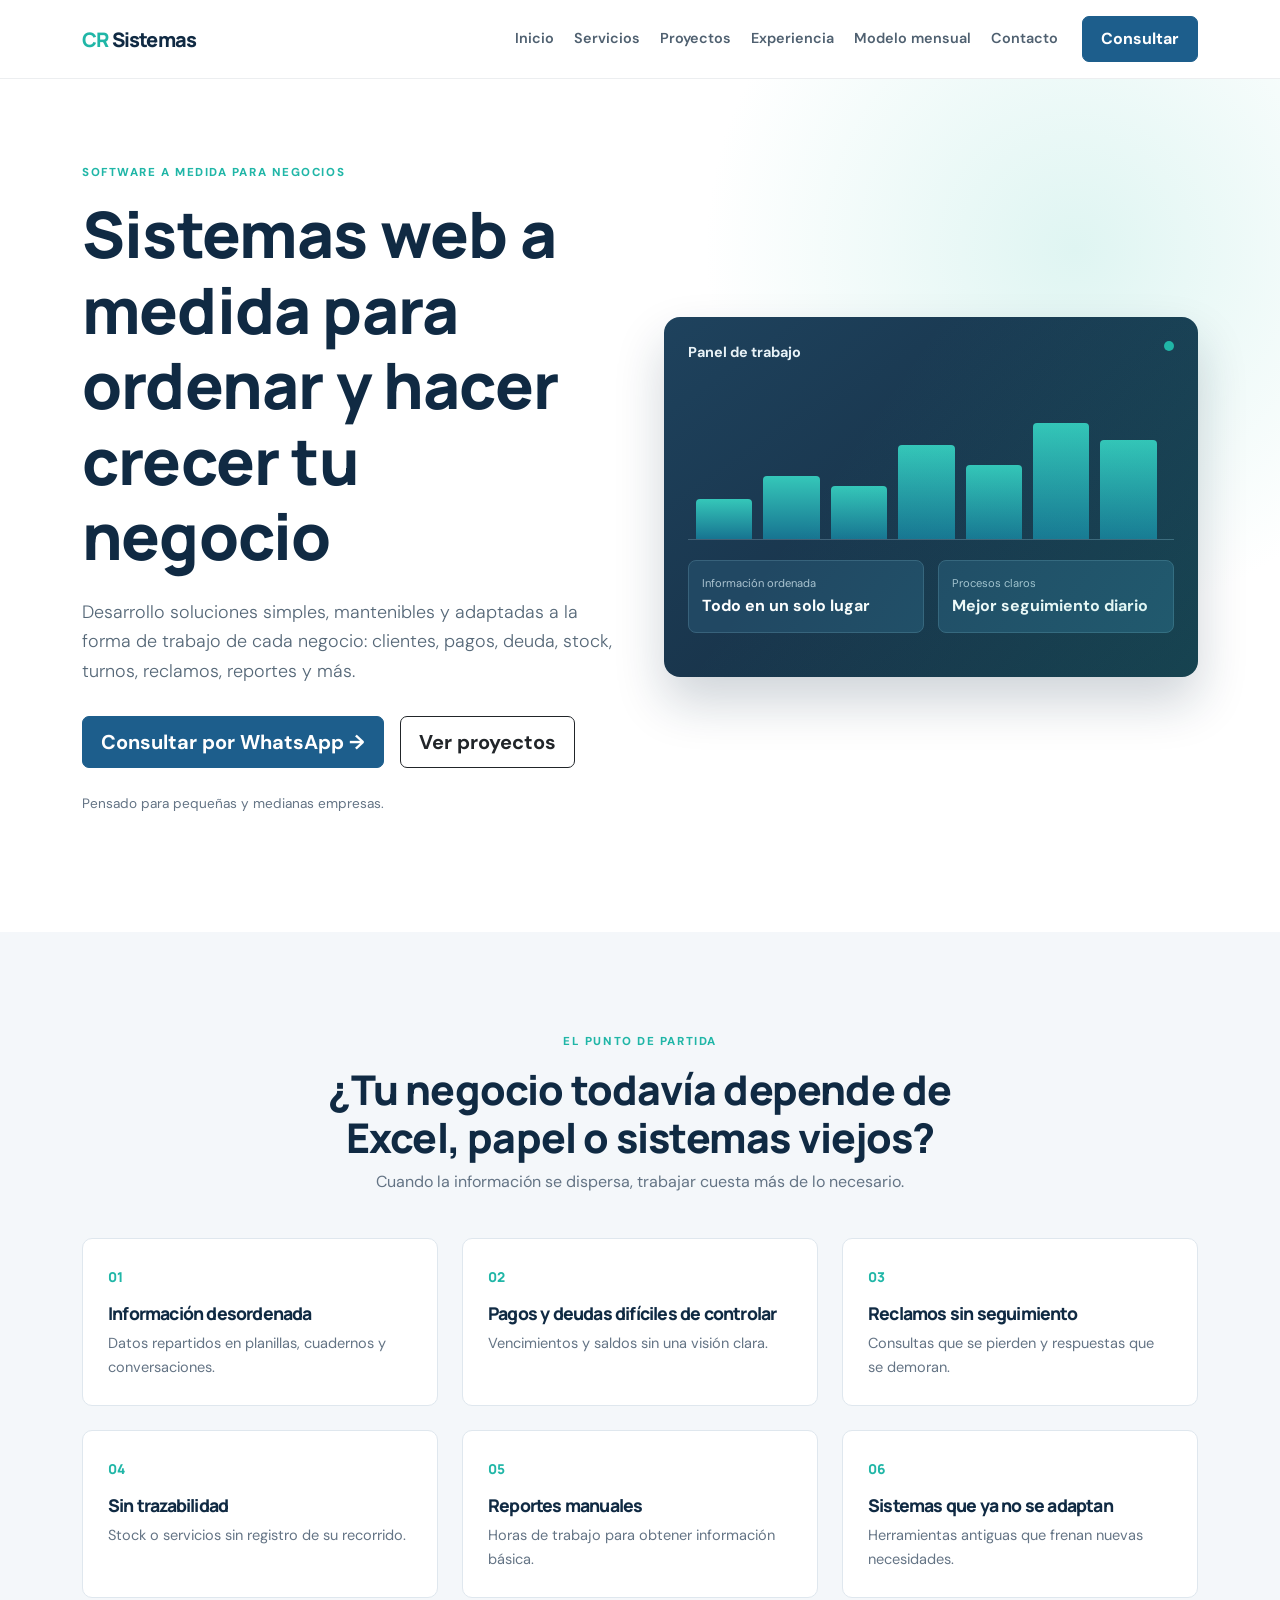
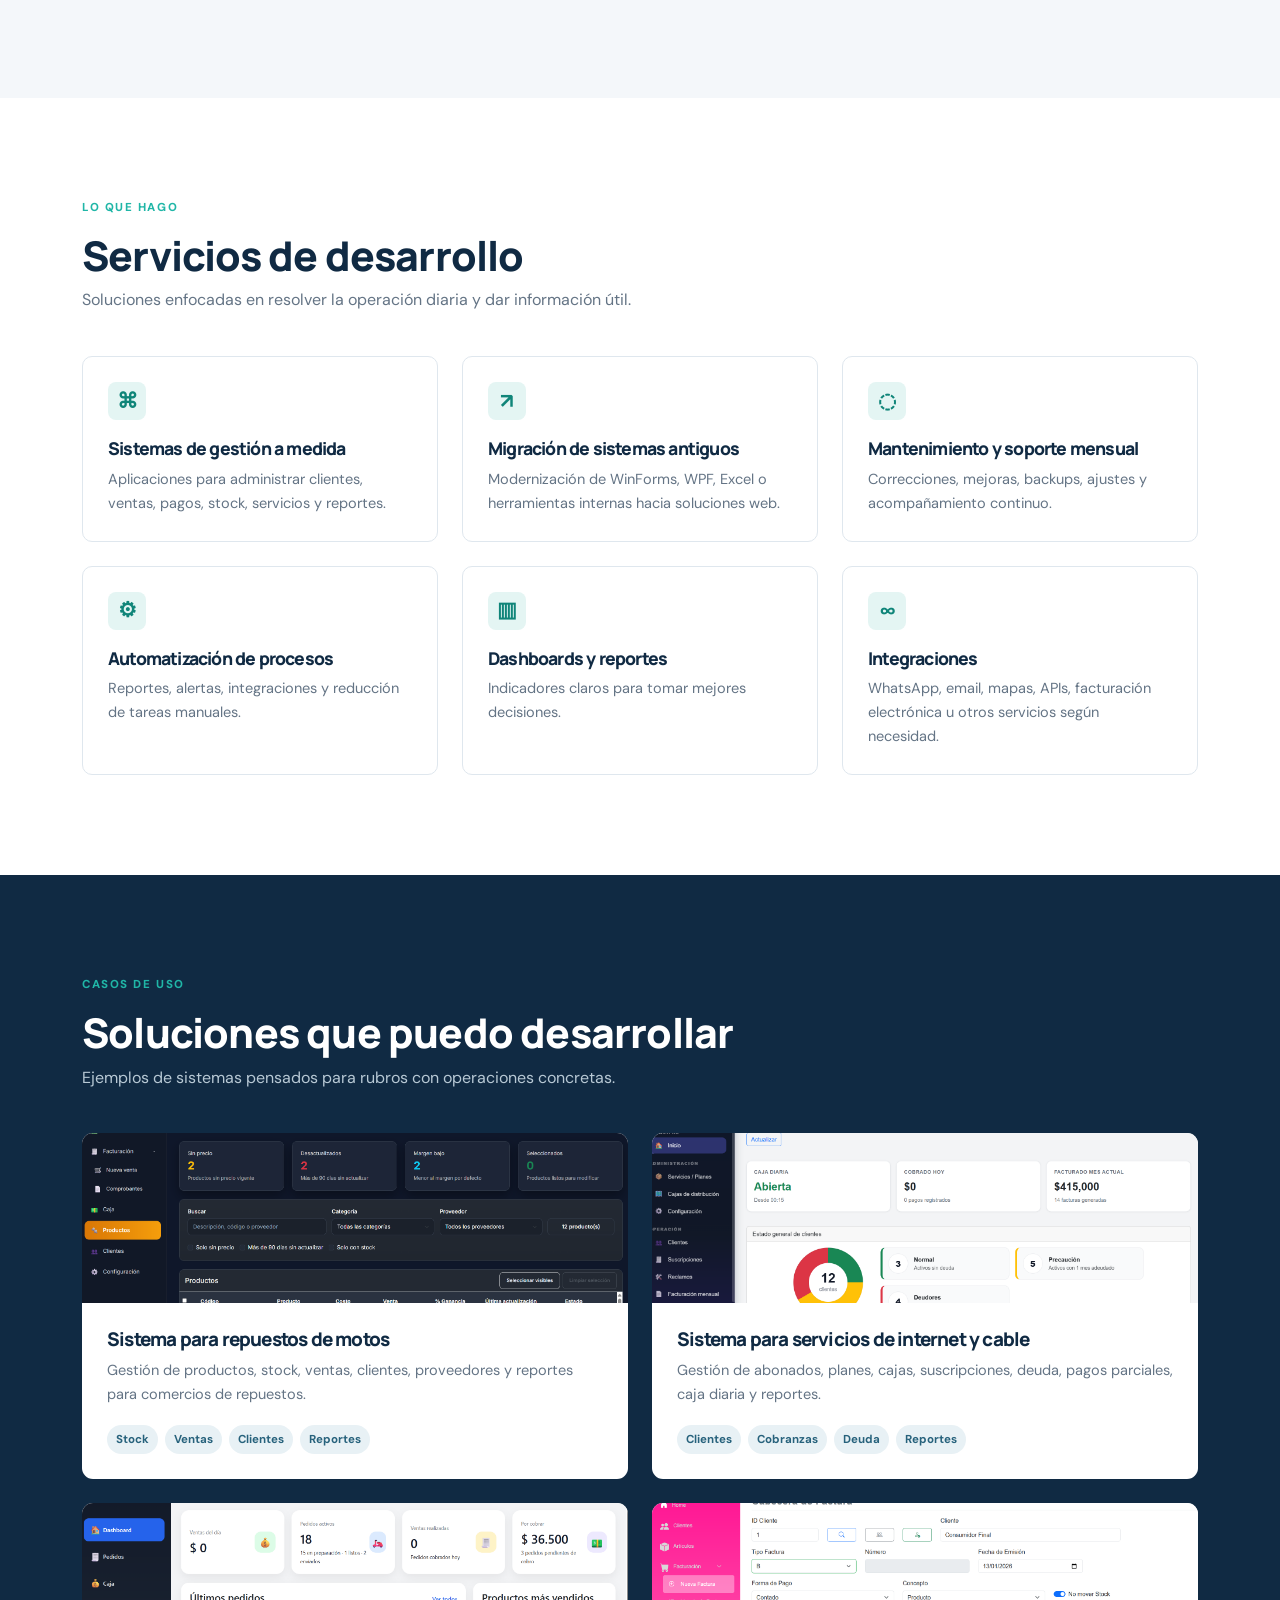
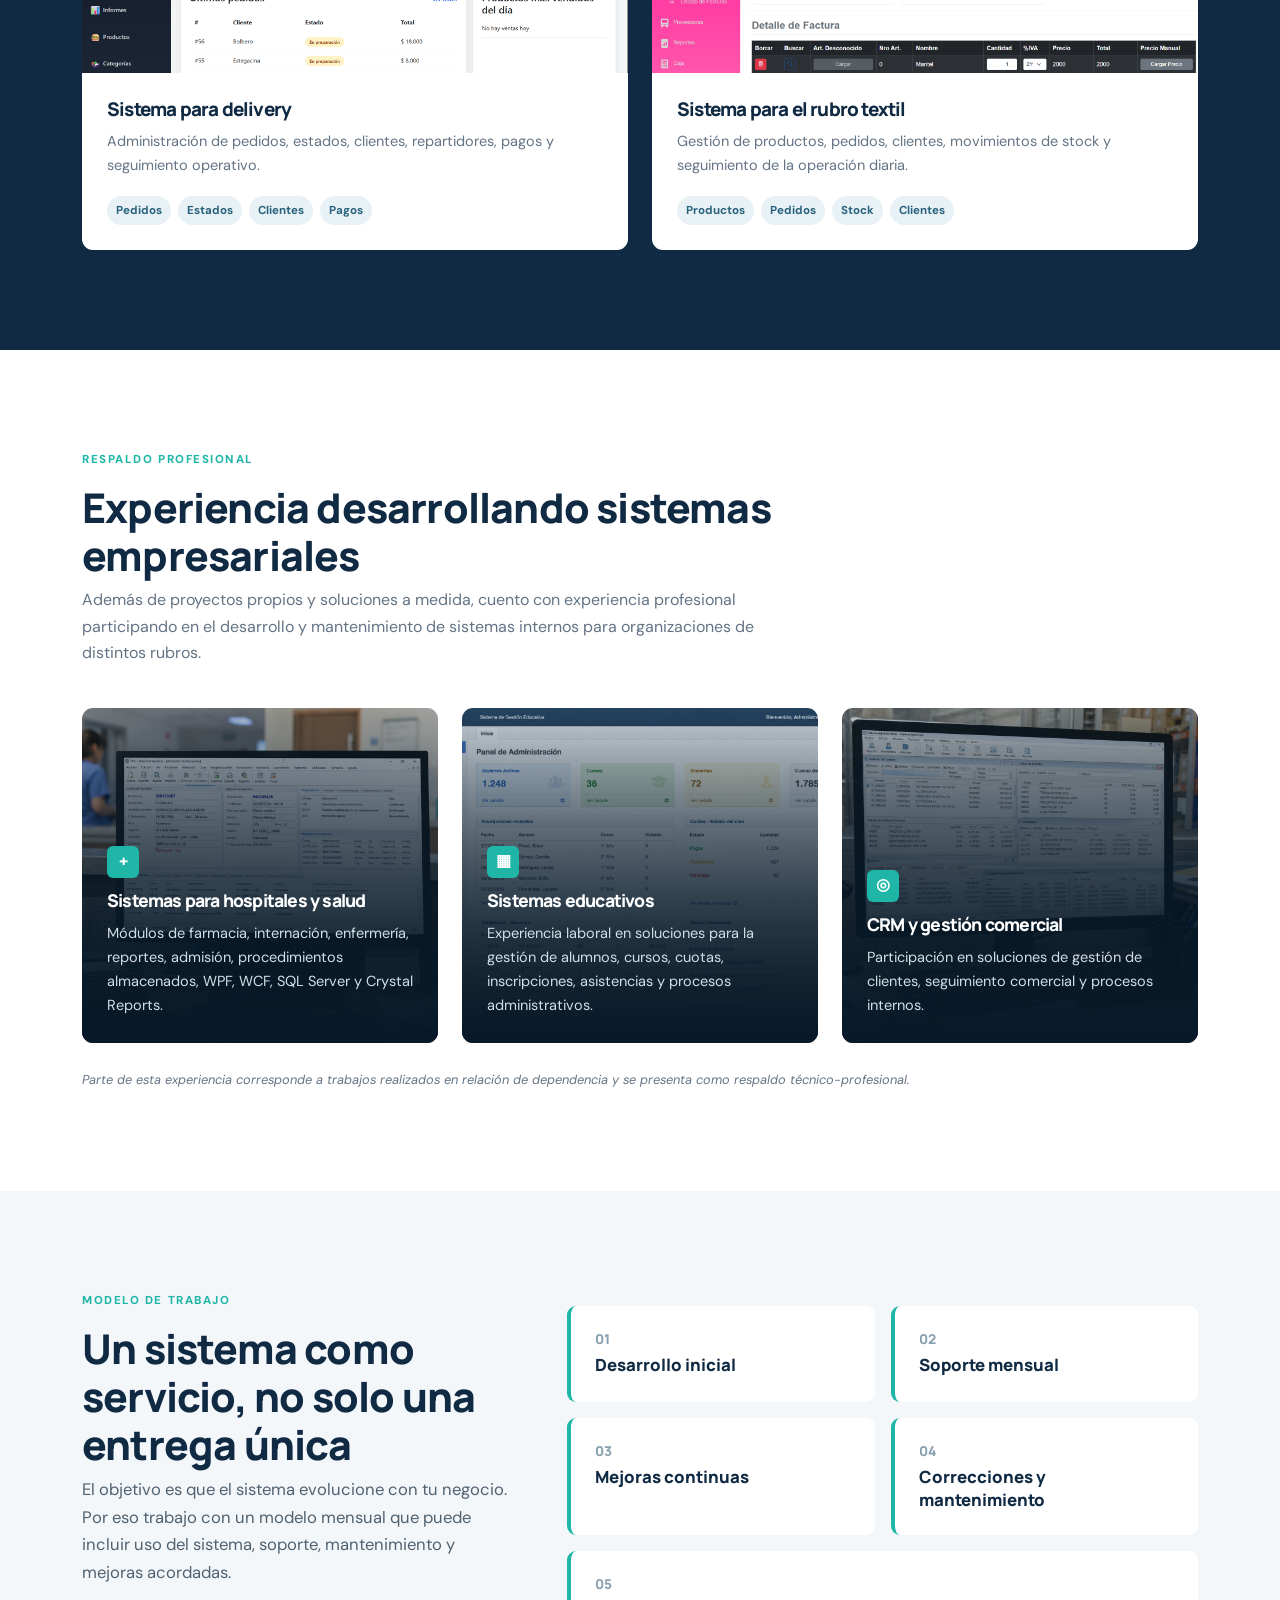
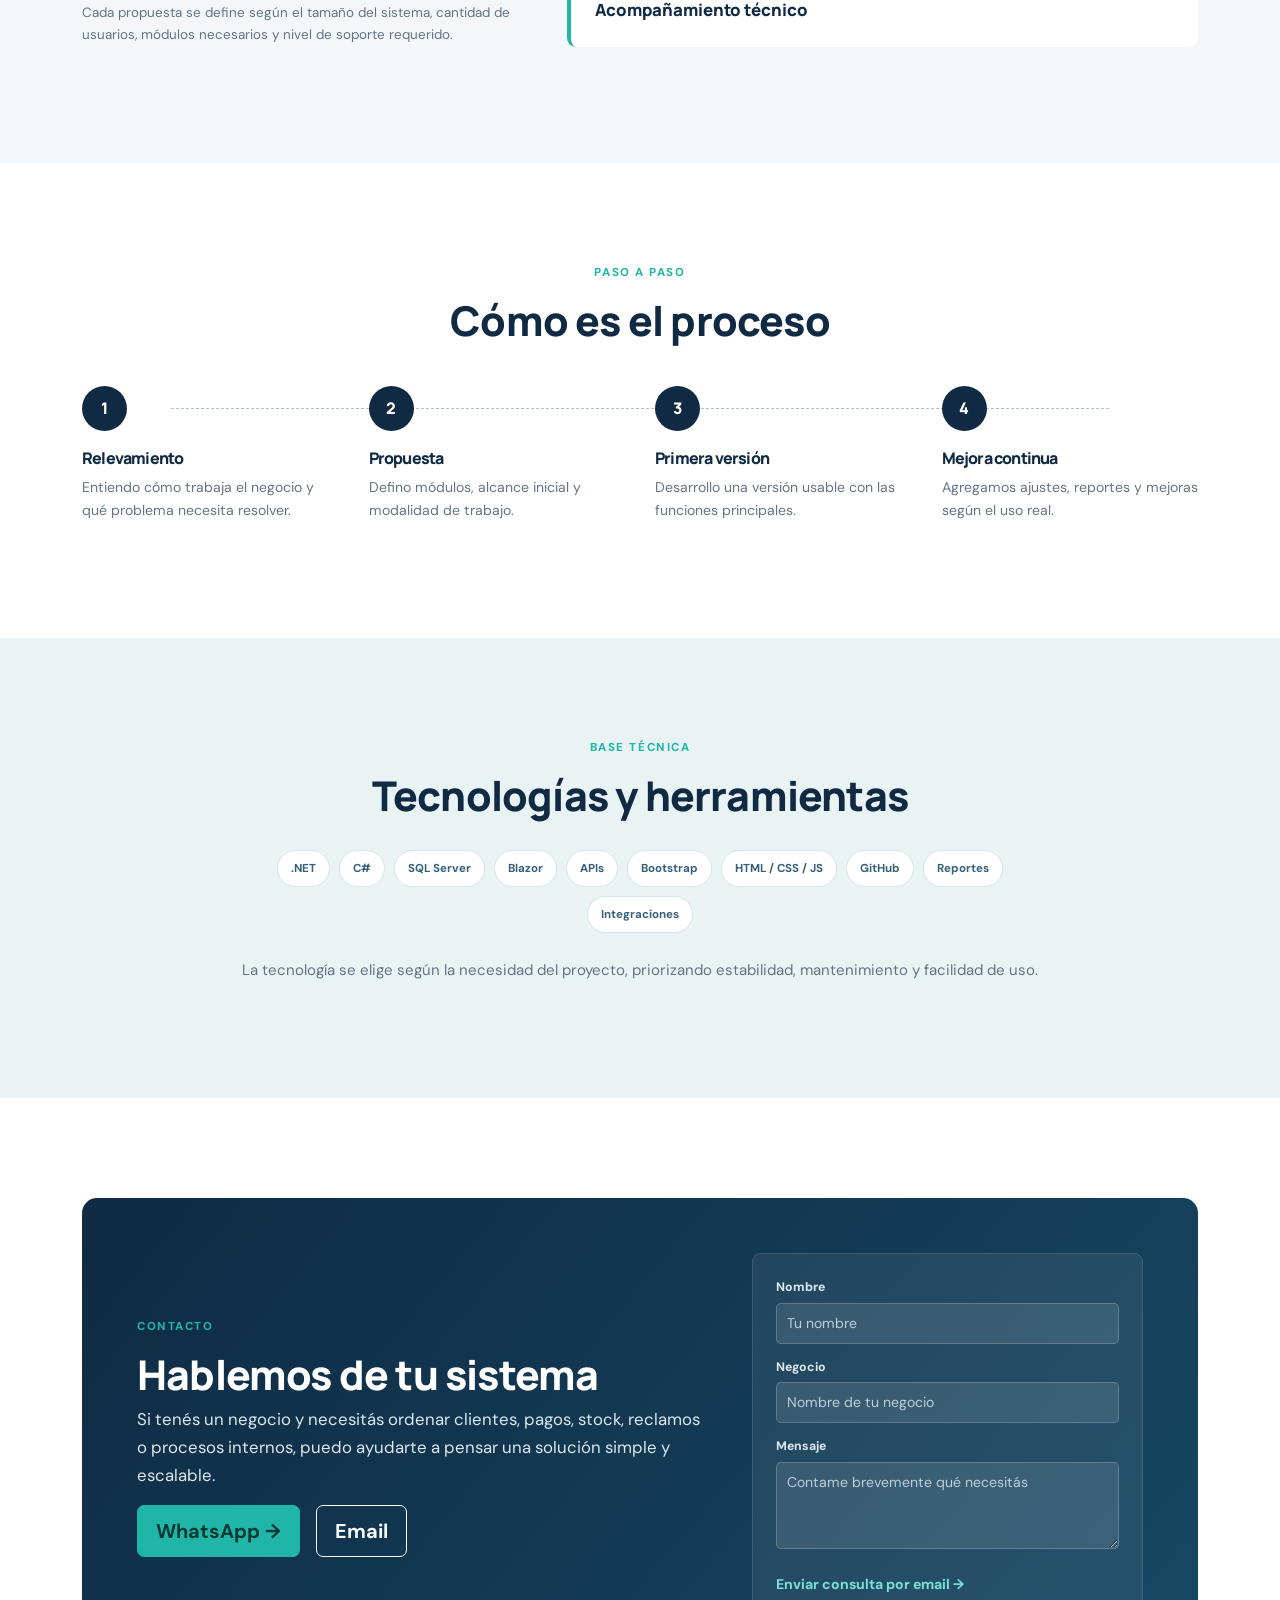
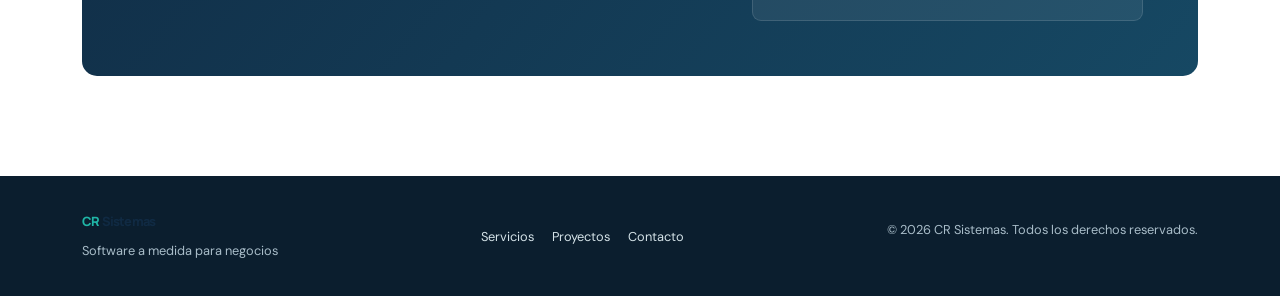
==== index.html @ c176540b "Primera versión landing CR Sistemas" ====
<!doctype html>
<html lang="es">
<head>
  <meta charset="utf-8">
  <meta name="viewport" content="width=device-width, initial-scale=1">
  <meta name="description" content="CR Sistemas: desarrollo de sistemas web a medida para negocios.">
  <title>CR Sistemas | Software a medida para negocios</title>
  <link href="https://cdn.jsdelivr.net/npm/bootstrap@5.3.3/dist/css/bootstrap.min.css" rel="stylesheet">
  <link rel="preconnect" href="https://fonts.googleapis.com">
  <link rel="preconnect" href="https://fonts.gstatic.com" crossorigin>
  <link href="https://fonts.googleapis.com/css2?family=DM+Sans:wght@400;500;600;700&family=Manrope:wght@600;700;800&display=swap" rel="stylesheet">
  <link rel="stylesheet" href="styles.css">
  <link rel="stylesheet" href="image-fallbacks.css">
</head>
<body>
  <nav class="navbar navbar-expand-lg navbar-light sticky-top site-nav" aria-label="Navegación principal">
    <div class="container"><a class="navbar-brand" href="#inicio"><span>CR</span> Sistemas</a>
      <button class="navbar-toggler" type="button" data-bs-toggle="collapse" data-bs-target="#mainNav" aria-controls="mainNav" aria-expanded="false" aria-label="Abrir menú"><span class="navbar-toggler-icon"></span></button>
      <div class="collapse navbar-collapse" id="mainNav"><ul class="navbar-nav ms-auto align-items-lg-center gap-lg-1">
        <li class="nav-item"><a class="nav-link" href="#inicio">Inicio</a></li><li class="nav-item"><a class="nav-link" href="#servicios">Servicios</a></li><li class="nav-item"><a class="nav-link" href="#proyectos">Proyectos</a></li><li class="nav-item"><a class="nav-link" href="#experiencia">Experiencia</a></li><li class="nav-item"><a class="nav-link" href="#modelo">Modelo mensual</a></li><li class="nav-item"><a class="nav-link" href="#contacto">Contacto</a></li>
      </ul><a class="btn btn-primary ms-lg-3 mt-3 mt-lg-0" href="#contacto">Consultar</a></div>
    </div>
  </nav>

  <main>
    <section id="inicio" class="hero section-pad"><div class="container"><div class="row align-items-center g-5"><div class="col-lg-6">
      <p class="eyebrow">SOFTWARE A MEDIDA PARA NEGOCIOS</p><h1>Sistemas web a medida para ordenar y hacer crecer tu negocio</h1>
      <p class="lead">Desarrollo soluciones simples, mantenibles y adaptadas a la forma de trabajo de cada negocio: clientes, pagos, deuda, stock, turnos, reclamos, reportes y más.</p>
      <div class="d-flex flex-wrap gap-3"><a class="btn btn-primary btn-lg" href="#contacto">Consultar por WhatsApp <span>→</span></a><a class="btn btn-outline-dark btn-lg" href="#proyectos">Ver proyectos</a></div>
      <p class="hero-note">Pensado para pequeñas y medianas empresas.</p>
    </div><div class="col-lg-6"><div class="dashboard-frame image-slot" data-label="Reemplazá con img/hero-dashboard.png"><!-- Reemplazá esta imagen por una captura real cuando la tengas. --><img src="img/hero-dashboard.png" alt="" onerror="this.remove()"><div class="dashboard-ui"><div class="dash-top"><b>Panel de trabajo</b><i></i></div><div class="chart"><span></span><span></span><span></span><span></span><span></span><span></span><span></span></div><div class="dash-cards"><div><small>Información ordenada</small><strong>Todo en un solo lugar</strong></div><div><small>Procesos claros</small><strong>Mejor seguimiento diario</strong></div></div></div></div></div>
    </div></div></section>

    <section class="section-pad section-soft"><div class="container"><div class="section-heading text-center mx-auto"><p class="eyebrow">EL PUNTO DE PARTIDA</p><h2>¿Tu negocio todavía depende de Excel, papel o sistemas viejos?</h2><p>Cuando la información se dispersa, trabajar cuesta más de lo necesario.</p></div><div class="row row-cols-1 row-cols-md-2 row-cols-lg-3 g-4">
      <div class="col"><article class="problem-card"><span>01</span><h3>Información desordenada</h3><p>Datos repartidos en planillas, cuadernos y conversaciones.</p></article></div><div class="col"><article class="problem-card"><span>02</span><h3>Pagos y deudas difíciles de controlar</h3><p>Vencimientos y saldos sin una visión clara.</p></article></div><div class="col"><article class="problem-card"><span>03</span><h3>Reclamos sin seguimiento</h3><p>Consultas que se pierden y respuestas que se demoran.</p></article></div><div class="col"><article class="problem-card"><span>04</span><h3>Sin trazabilidad</h3><p>Stock o servicios sin registro de su recorrido.</p></article></div><div class="col"><article class="problem-card"><span>05</span><h3>Reportes manuales</h3><p>Horas de trabajo para obtener información básica.</p></article></div><div class="col"><article class="problem-card"><span>06</span><h3>Sistemas que ya no se adaptan</h3><p>Herramientas antiguas que frenan nuevas necesidades.</p></article></div>
    </div></div></section>

    <section id="servicios" class="section-pad"><div class="container"><div class="section-heading"><p class="eyebrow">LO QUE HAGO</p><h2>Servicios de desarrollo</h2><p>Soluciones enfocadas en resolver la operación diaria y dar información útil.</p></div><div class="row row-cols-1 row-cols-md-2 row-cols-lg-3 g-4">
      <div class="col"><article class="service-card"><div class="icon">⌘</div><h3>Sistemas de gestión a medida</h3><p>Aplicaciones para administrar clientes, ventas, pagos, stock, servicios y reportes.</p></article></div><div class="col"><article class="service-card"><div class="icon">↗</div><h3>Migración de sistemas antiguos</h3><p>Modernización de WinForms, WPF, Excel o herramientas internas hacia soluciones web.</p></article></div><div class="col"><article class="service-card"><div class="icon">◌</div><h3>Mantenimiento y soporte mensual</h3><p>Correcciones, mejoras, backups, ajustes y acompañamiento continuo.</p></article></div><div class="col"><article class="service-card"><div class="icon">⚙</div><h3>Automatización de procesos</h3><p>Reportes, alertas, integraciones y reducción de tareas manuales.</p></article></div><div class="col"><article class="service-card"><div class="icon">▥</div><h3>Dashboards y reportes</h3><p>Indicadores claros para tomar mejores decisiones.</p></article></div><div class="col"><article class="service-card"><div class="icon">∞</div><h3>Integraciones</h3><p>WhatsApp, email, mapas, APIs, facturación electrónica u otros servicios según necesidad.</p></article></div>
    </div></div></section>

    <section id="proyectos" class="section-pad section-dark"><div class="container"><div class="section-heading"><p class="eyebrow">CASOS DE USO</p><h2>Soluciones que puedo desarrollar</h2><p>Ejemplos de sistemas pensados para rubros con operaciones concretas.</p></div><div class="row row-cols-1 row-cols-md-2 g-4">
      <div class="col"><article class="project-card"><div class="project-image image-slot" data-label="img/proyecto-repuestos-motos.png"><img src="img/proyecto-repuestos-motos.png" alt="Sistema para repuestos de motos"><span class="project-mark">RPM</span></div><div class="project-body"><h3>Sistema para repuestos de motos</h3><p>Gestión de productos, stock, ventas, clientes, proveedores y reportes para comercios de repuestos.</p><div class="tags"><span>Stock</span><span>Ventas</span><span>Clientes</span><span>Reportes</span></div></div></article></div>
      <div class="col"><article class="project-card"><div class="project-image image-slot" data-label="img/proyecto-internet-cable.png"><img src="img/proyecto-internet-cable.png" alt="Sistema para servicios de internet y cable"><span class="project-mark">NET</span></div><div class="project-body"><h3>Sistema para servicios de internet y cable</h3><p>Gestión de abonados, planes, cajas, suscripciones, deuda, pagos parciales, caja diaria y reportes.</p><div class="tags"><span>Clientes</span><span>Cobranzas</span><span>Deuda</span><span>Reportes</span></div></div></article></div>
      <div class="col"><article class="project-card"><div class="project-image image-slot" data-label="img/proyecto-delivery.png"><img src="img/proyecto-delivery.png" alt="Sistema para delivery"><span class="project-mark">GO</span></div><div class="project-body"><h3>Sistema para delivery</h3><p>Administración de pedidos, estados, clientes, repartidores, pagos y seguimiento operativo.</p><div class="tags"><span>Pedidos</span><span>Estados</span><span>Clientes</span><span>Pagos</span></div></div></article></div>
      <div class="col"><article class="project-card"><div class="project-image image-slot" data-label="img/proyecto-textil.png"><img src="img/proyecto-textil.png" alt="Sistema para el rubro textil"><span class="project-mark">TXT</span></div><div class="project-body"><h3>Sistema para el rubro textil</h3><p>Gestión de productos, pedidos, clientes, movimientos de stock y seguimiento de la operación diaria.</p><div class="tags"><span>Productos</span><span>Pedidos</span><span>Stock</span><span>Clientes</span></div></div></article></div>
    </div></div></section>

    <section id="experiencia" class="section-pad"><div class="container"><div class="section-heading"><p class="eyebrow">RESPALDO PROFESIONAL</p><h2>Experiencia desarrollando sistemas empresariales</h2><p>Además de proyectos propios y soluciones a medida, cuento con experiencia profesional participando en el desarrollo y mantenimiento de sistemas internos para organizaciones de distintos rubros.</p></div><div class="row row-cols-1 row-cols-md-3 g-4">
      <div class="col"><article class="experience-card image-slot" data-label="img/experiencia-hospitales.png"><img src="img/experiencia-hospitales.png" alt="Experiencia en sistemas para hospitales y salud"><div><span class="mini-icon">+</span><h3>Sistemas para hospitales y salud</h3><p>Módulos de farmacia, internación, enfermería, reportes, admisión, procedimientos almacenados, WPF, WCF, SQL Server y Crystal Reports.</p></div></article></div>
      <div class="col"><article class="experience-card image-slot" data-label="img/experiencia-institutos.png"><img src="img/experiencia-institutos.png" alt="Experiencia en sistemas educativos"><div><span class="mini-icon">▦</span><h3>Sistemas educativos</h3><p>Experiencia laboral en soluciones para la gestión de alumnos, cursos, cuotas, inscripciones, asistencias y procesos administrativos.</p></div></article></div>
      <div class="col"><article class="experience-card image-slot" data-label="img/experiencia-crm.png"><img src="img/experiencia-crm.png" alt="Experiencia en CRM y gestión comercial"><div><span class="mini-icon">◎</span><h3>CRM y gestión comercial</h3><p>Participación en soluciones de gestión de clientes, seguimiento comercial y procesos internos.</p></div></article></div>
    </div><p class="employment-note">Parte de esta experiencia corresponde a trabajos realizados en relación de dependencia y se presenta como respaldo técnico-profesional.</p></div></section>

    <section id="modelo" class="section-pad section-soft"><div class="container"><div class="row align-items-center g-5"><div class="col-lg-5"><p class="eyebrow">MODELO DE TRABAJO</p><h2>Un sistema como servicio, no solo una entrega única</h2><p class="lead-sm">El objetivo es que el sistema evolucione con tu negocio. Por eso trabajo con un modelo mensual que puede incluir uso del sistema, soporte, mantenimiento y mejoras acordadas.</p><p class="small-muted">Cada propuesta se define según el tamaño del sistema, cantidad de usuarios, módulos necesarios y nivel de soporte requerido.</p></div><div class="col-lg-7"><div class="row row-cols-1 row-cols-sm-2 g-3"><div class="col"><div class="model-card">01 <b>Desarrollo inicial</b></div></div><div class="col"><div class="model-card">02 <b>Soporte mensual</b></div></div><div class="col"><div class="model-card">03 <b>Mejoras continuas</b></div></div><div class="col"><div class="model-card">04 <b>Correcciones y mantenimiento</b></div></div><div class="col-sm-12"><div class="model-card wide">05 <b>Acompañamiento técnico</b></div></div></div></div></div></div></section>

    <section class="section-pad"><div class="container"><div class="section-heading text-center mx-auto"><p class="eyebrow">PASO A PASO</p><h2>Cómo es el proceso</h2></div><div class="process"><article><span>1</span><h3>Relevamiento</h3><p>Entiendo cómo trabaja el negocio y qué problema necesita resolver.</p></article><article><span>2</span><h3>Propuesta</h3><p>Defino módulos, alcance inicial y modalidad de trabajo.</p></article><article><span>3</span><h3>Primera versión</h3><p>Desarrollo una versión usable con las funciones principales.</p></article><article><span>4</span><h3>Mejora continua</h3><p>Agregamos ajustes, reportes y mejoras según el uso real.</p></article></div></div></section>

    <section class="tech section-pad"><div class="container text-center"><p class="eyebrow">BASE TÉCNICA</p><h2>Tecnologías y herramientas</h2><div class="tech-chips"><span>.NET</span><span>C#</span><span>SQL Server</span><span>Blazor</span><span>APIs</span><span>Bootstrap</span><span>HTML / CSS / JS</span><span>GitHub</span><span>Reportes</span><span>Integraciones</span></div><p>La tecnología se elige según la necesidad del proyecto, priorizando estabilidad, mantenimiento y facilidad de uso.</p></div></section>

    <section id="contacto" class="contact section-pad"><div class="container"><div class="contact-panel"><div class="row g-5 align-items-center"><div class="col-lg-7"><p class="eyebrow">CONTACTO</p><h2>Hablemos de tu sistema</h2><p>Si tenés un negocio y necesitás ordenar clientes, pagos, stock, reclamos o procesos internos, puedo ayudarte a pensar una solución simple y escalable.</p><div class="d-flex flex-wrap gap-3"><a class="btn btn-accent btn-lg" href="https://wa.me/549XXXXXXXXXX" target="_blank" rel="noopener">WhatsApp <span>→</span></a><a class="btn btn-outline-light btn-lg" href="mailto:contacto@crsistemas.com.ar">Email</a></div></div><div class="col-lg-5"><form action="mailto:contacto@crsistemas.com.ar" method="post" enctype="text/plain"><label for="nombre">Nombre</label><input id="nombre" name="Nombre" type="text" placeholder="Tu nombre"><label for="negocio">Negocio</label><input id="negocio" name="Negocio" type="text" placeholder="Nombre de tu negocio"><label for="mensaje">Mensaje</label><textarea id="mensaje" name="Mensaje" rows="3" placeholder="Contame brevemente qué necesitás"></textarea><button type="submit" class="form-link">Enviar consulta por email →</button></form></div></div></div></div></section>
  </main>
  <footer><div class="container d-flex flex-column flex-md-row justify-content-between gap-3"><div><a class="navbar-brand" href="#inicio"><span>CR</span> Sistemas</a><p>Software a medida para negocios</p></div><div class="footer-links"><a href="#servicios">Servicios</a><a href="#proyectos">Proyectos</a><a href="#contacto">Contacto</a></div><p>© 2026 CR Sistemas. Todos los derechos reservados.</p></div></footer>
  <script src="https://cdn.jsdelivr.net/npm/bootstrap@5.3.3/dist/js/bootstrap.bundle.min.js"></script><script src="script.js"></script>
</body></html>
---- styles.css ----
:root{--navy:#102a43;--blue:#1d5e8c;--accent:#20b6a7;--ink:#182b3a;--muted:#647485;--soft:#f4f7fa;--line:#dfe7ee}*{box-sizing:border-box}html{scroll-behavior:smooth}body{font-family:"DM Sans",sans-serif;color:var(--ink);line-height:1.65}.site-nav{background:rgba(255,255,255,.94);border-bottom:1px solid rgba(16,42,67,.08);backdrop-filter:blur(12px)}.navbar{padding:16px 0}.navbar-brand{font-family:Manrope,sans-serif;font-weight:800;color:var(--navy)!important;letter-spacing:-.8px}.navbar-brand span{color:var(--accent)}.nav-link{font-size:.9rem;font-weight:600;color:#4f6070!important}.nav-link:hover{color:var(--blue)!important}.btn{font-weight:700;border-radius:7px;padding:10px 18px;border-width:1.5px;transition:transform .2s,box-shadow .2s}.btn:hover{transform:translateY(-2px);box-shadow:0 7px 18px rgba(16,42,67,.13)}.btn-primary{background:var(--blue);border-color:var(--blue)}.btn-primary:hover{background:#164b70;border-color:#164b70}.section-pad{padding:100px 0}.hero{padding-top:84px;background:radial-gradient(circle at 84% 20%,#dff5f2 0,transparent 29%),#fff}.eyebrow{font-size:.72rem;font-weight:800;letter-spacing:1.55px;color:var(--accent);margin-bottom:14px}h1,h2,h3{font-family:Manrope,sans-serif;color:var(--navy);font-weight:800;line-height:1.18;letter-spacing:-.8px}h1{font-size:clamp(2.4rem,5vw,4.3rem)}h2{font-size:clamp(1.85rem,3.2vw,2.7rem)}h3{font-size:1.1rem}.lead{color:#566878;font-size:1.12rem;max-width:620px;margin:24px 0 30px}.hero-note{font-size:.85rem;color:var(--muted);margin-top:25px}.dashboard-frame{position:relative;min-height:360px;padding:24px;border-radius:16px;background:linear-gradient(145deg,#173c58,#0d2337);box-shadow:0 25px 50px rgba(16,42,67,.2);overflow:hidden}.dashboard-frame:after{content:"";position:absolute;inset:0;background:linear-gradient(125deg,transparent 35%,rgba(32,182,167,.18));pointer-events:none}.image-slot>img{position:absolute;inset:0;width:100%;height:100%;object-fit:cover;z-index:2}.image-slot.has-image .dashboard-ui,.image-slot.has-image .project-mark,.image-slot.has-image>div{display:none}.dash-top{display:flex;justify-content:space-between;color:#e8f2f7;font-size:.9rem}.dash-top i{width:10px;height:10px;border-radius:99px;background:var(--accent)}.chart{height:155px;border-bottom:1px solid #416177;display:flex;align-items:flex-end;gap:11px;padding:20px 8px 0;margin:20px 0}.chart span{background:linear-gradient(#35c7b9,#177491);width:12%;border-radius:4px 4px 0 0}.chart span:nth-child(1){height:30%}.chart span:nth-child(2){height:47%}.chart span:nth-child(3){height:40%}.chart span:nth-child(4){height:70%}.chart span:nth-child(5){height:55%}.chart span:nth-child(6){height:87%}.chart span:nth-child(7){height:74%}.dash-cards{display:flex;gap:14px}.dash-cards div{background:#214863;border:1px solid #38627b;padding:13px;border-radius:8px;width:50%;color:white}.dash-cards small{display:block;color:#acc4d1;font-size:.7rem}.dash-cards strong{font-size:1rem}.section-soft{background:var(--soft)}.section-heading{margin-bottom:42px;max-width:720px}.section-heading p:not(.eyebrow){color:var(--muted)}.problem-card,.service-card{height:100%;background:#fff;border:1px solid var(--line);border-radius:10px;padding:25px;transition:transform .2s,box-shadow .2s}.problem-card:hover,.service-card:hover{transform:translateY(-4px);box-shadow:0 14px 30px rgba(31,59,80,.09)}.problem-card span{color:var(--accent);font-family:Manrope;font-weight:800;font-size:.85rem}.problem-card h3{margin:13px 0 8px}.problem-card p,.service-card p,.project-body p,.experience-card p{font-size:.91rem;color:var(--muted);margin:0}.icon{width:38px;height:38px;display:grid;place-items:center;border-radius:8px;background:#e4f5f3;color:#108579;font-size:1.3rem;font-weight:700;margin-bottom:18px}.service-card h3{margin-bottom:9px}.section-dark{background:var(--navy)}.section-dark h2{color:#fff}.section-dark .section-heading>p:not(.eyebrow){color:#b8c9d5}.project-card{height:100%;border-radius:11px;background:#fff;overflow:hidden}.project-image{height:170px;position:relative;background:linear-gradient(135deg,#d8e7ed,#91b0c2);display:grid;place-items:center;overflow:hidden}.project-image:before{content:"";width:70%;height:55%;border:6px solid rgba(255,255,255,.65);border-radius:8px;box-shadow:0 14px 0 rgba(16,42,67,.12);transform:rotate(-4deg)}.project-mark{position:absolute;font:800 1.5rem Manrope;color:var(--navy);z-index:1}.project-body{padding:25px}.project-body h3{font-size:1.18rem;margin-bottom:9px}.tags{display:flex;gap:7px;flex-wrap:wrap;margin-top:18px}.tags span,.tech-chips span{font-size:.72rem;font-weight:700;color:#27627c;background:#e8f1f5;border-radius:99px;padding:5px 9px}.experience-card{position:relative;min-height:335px;overflow:hidden;border-radius:11px;background:#183b57;color:#fff;padding:25px;display:flex;align-items:end}.experience-card:before{content:"";position:absolute;inset:0;background:linear-gradient(transparent,rgba(7,25,40,.95));z-index:0}.experience-card>div{position:relative;z-index:1}.experience-card h3{color:#fff;margin:12px 0}.experience-card p{color:#d2dfe6}.mini-icon{display:grid;place-items:center;width:32px;height:32px;border-radius:6px;background:var(--accent);color:white;font-weight:800}.employment-note{margin:26px 0 0;font-size:.8rem;color:var(--muted);font-style:italic}.lead-sm{font-size:1.04rem;color:#506170}.small-muted{font-size:.84rem;color:var(--muted)}.model-card{height:100%;min-height:96px;padding:24px;border-radius:9px;background:#fff;border-left:4px solid var(--accent);color:#89a1ae;font:800 .85rem Manrope}.model-card b{display:block;color:var(--navy);font-size:1.05rem;margin-top:5px}.process{display:grid;grid-template-columns:repeat(4,1fr);gap:30px;position:relative}.process:before{content:"";position:absolute;top:22px;left:8%;right:8%;border-top:1px dashed #a7c3cd}.process article{position:relative;z-index:1}.process span{display:grid;place-items:center;width:45px;height:45px;border-radius:50%;background:var(--navy);color:#fff;font:800 1rem Manrope;margin-bottom:18px}.process h3{font-size:1rem}.process p{font-size:.88rem;color:var(--muted)}.tech{background:#eaf3f4}.tech h2{margin-bottom:30px}.tech-chips{max-width:760px;margin:0 auto 25px;display:flex;justify-content:center;gap:9px;flex-wrap:wrap}.tech-chips span{background:white;color:#356078;border:1px solid #d6e5e7;padding:8px 13px}.tech p:not(.eyebrow){color:var(--muted);font-size:.94rem}.contact{background:#fff}.contact-panel{background:linear-gradient(130deg,#102a43,#164863);color:#dce9ef;padding:55px;border-radius:15px}.contact-panel h2{color:#fff}.contact-panel p:not(.eyebrow){font-size:1.05rem;max-width:630px}.btn-accent{background:var(--accent);border-color:var(--accent);color:#073835}.btn-accent:hover{background:#37c8ba;border-color:#37c8ba}.contact form{background:rgba(255,255,255,.07);padding:23px;border:1px solid rgba(255,255,255,.12);border-radius:9px}.contact label{font-size:.77rem;font-weight:700;display:block;margin:0 0 5px}.contact input,.contact textarea{width:100%;border:1px solid rgba(255,255,255,.2);background:rgba(255,255,255,.1);color:#fff;border-radius:5px;padding:8px 10px;margin-bottom:13px;font:inherit;font-size:.88rem}.contact input::placeholder,.contact textarea::placeholder{color:#bcd0da}.form-link{background:transparent;color:#79e1d8;border:0;padding:0;font-weight:700;font-size:.88rem}footer{padding:35px 0;background:#0b1e2e;color:#a9bdc9;font-size:.8rem}footer p{margin:8px 0 0}.footer-links{display:flex;gap:18px;align-items:center}.footer-links a{color:#d5e3e8;text-decoration:none}.footer-links a:hover{color:var(--accent)}@media(max-width:991px){.section-pad{padding:76px 0}.hero{padding-top:62px}.dashboard-frame{min-height:310px}.process{grid-template-columns:repeat(2,1fr)}.process:before{display:none}}@media(max-width:575px){.section-pad{padding:62px 0}.hero{padding-top:46px}.contact-panel{padding:32px 23px}.process{grid-template-columns:1fr;gap:16px}.process article{display:grid;grid-template-columns:55px 1fr}.process span{grid-row:span 2}.process h3,.process p{margin:0}.process p{margin-top:5px}.dashboard-frame{min-height:270px}.dash-cards{flex-direction:column}.dash-cards div{width:100%}.footer-links{flex-wrap:wrap}.navbar-brand{font-size:1.15rem}}
---- image-fallbacks.css ----
/* Las capturas son fondos opcionales: sin archivo, nunca aparece un icono o texto roto. */
.image-slot > img { display: none; }
.dashboard-frame { background-image: linear-gradient(145deg, rgba(23,60,88,.97), rgba(13,35,55,.97)), url("img/hero-dashboard.png"); background-size: cover; background-position: center; }
[data-label="img/proyecto-repuestos-motos.png"] { background-image: url("img/proyecto-repuestos-motos.png"); }
[data-label="img/proyecto-internet-cable.png"] { background-image: url("img/proyecto-internet-cable.png"); }
[data-label="img/proyecto-delivery.png"] { background-image: url("img/proyecto-delivery.png"); }
[data-label="img/proyecto-textil.png"] { background-image: url("img/proyecto-textil.png"); }
.project-image, .experience-card { background-size: cover; background-position: center; }
.project-image::before, .project-mark { display: none; }
[data-label="img/experiencia-hospitales.png"] { background-image: linear-gradient(rgba(24,59,87,.2), rgba(7,25,40,.95)), url("img/experiencia-hospitales.png"); }
[data-label="img/experiencia-institutos.png"] { background-image: linear-gradient(rgba(24,59,87,.2), rgba(7,25,40,.95)), url("img/experiencia-institutos.png"); }
[data-label="img/experiencia-crm.png"] { background-image: linear-gradient(rgba(24,59,87,.2), rgba(7,25,40,.95)), url("img/experiencia-crm.png"); }
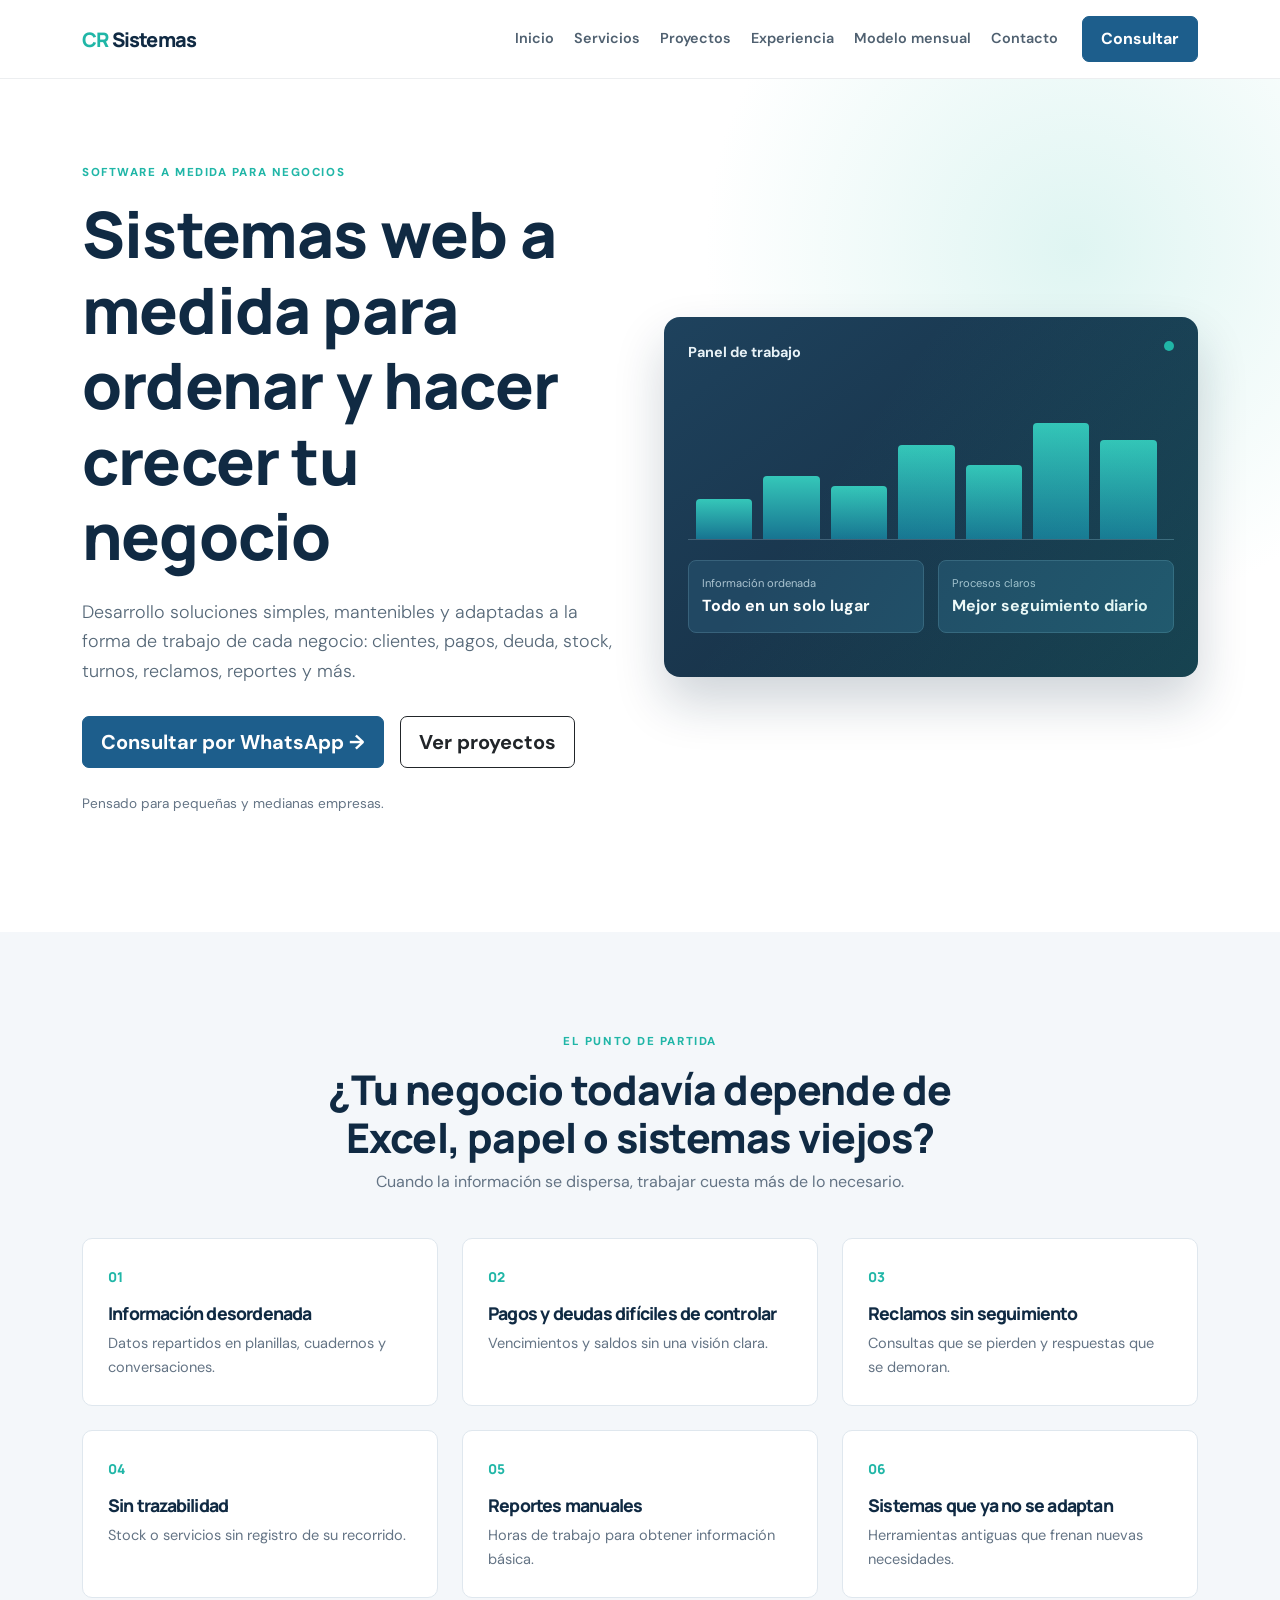
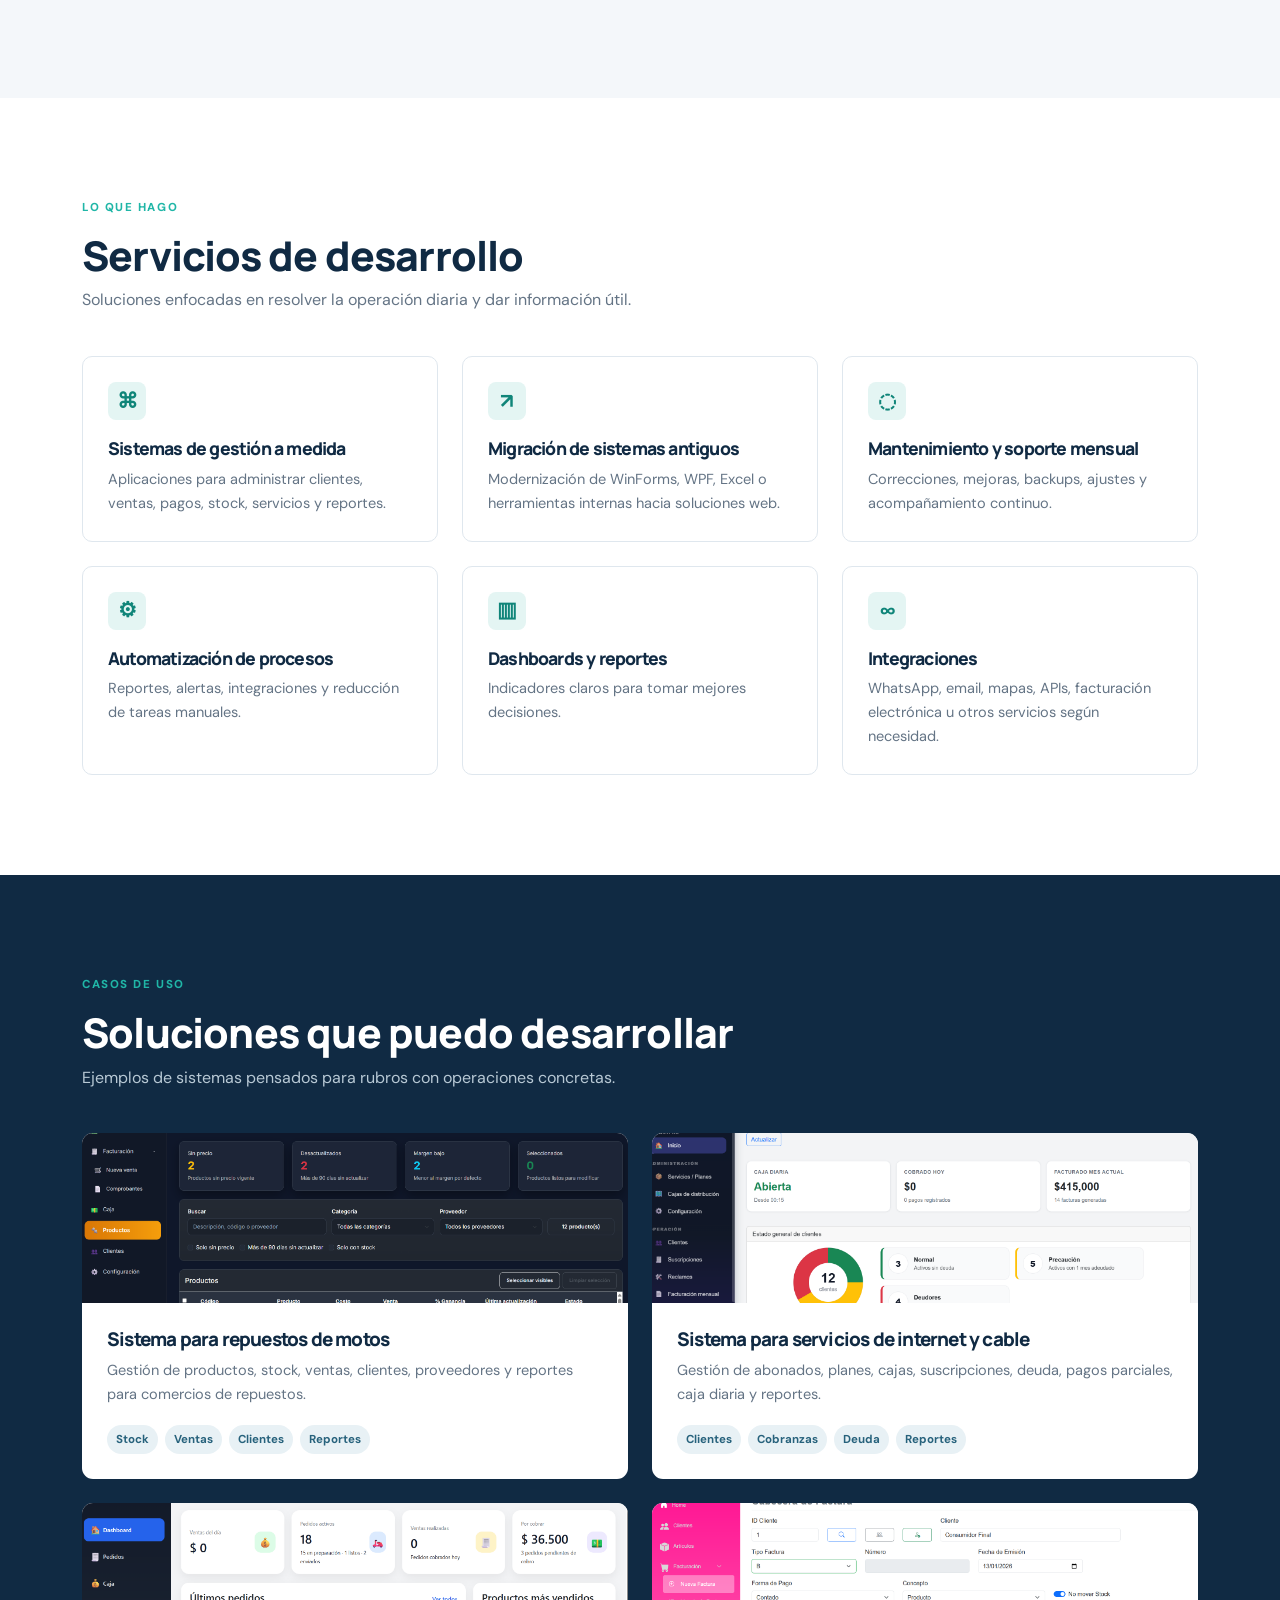
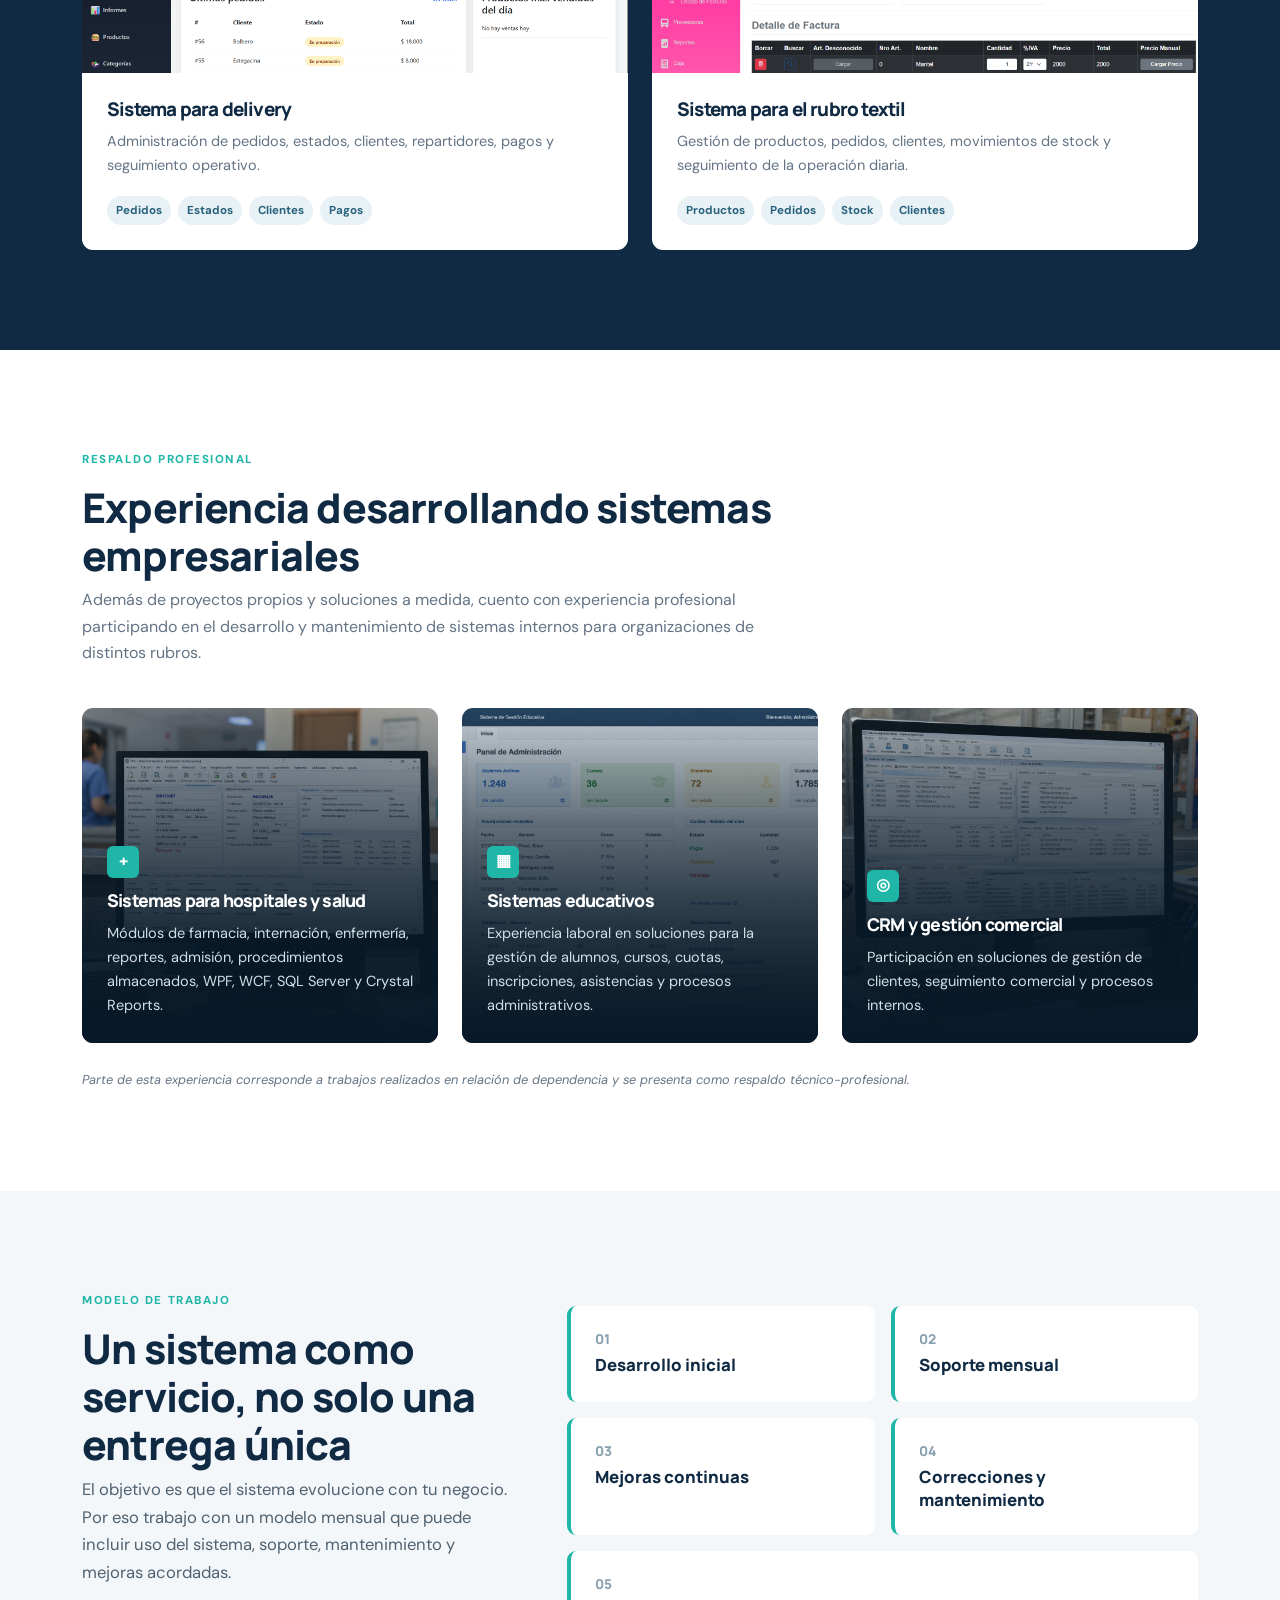
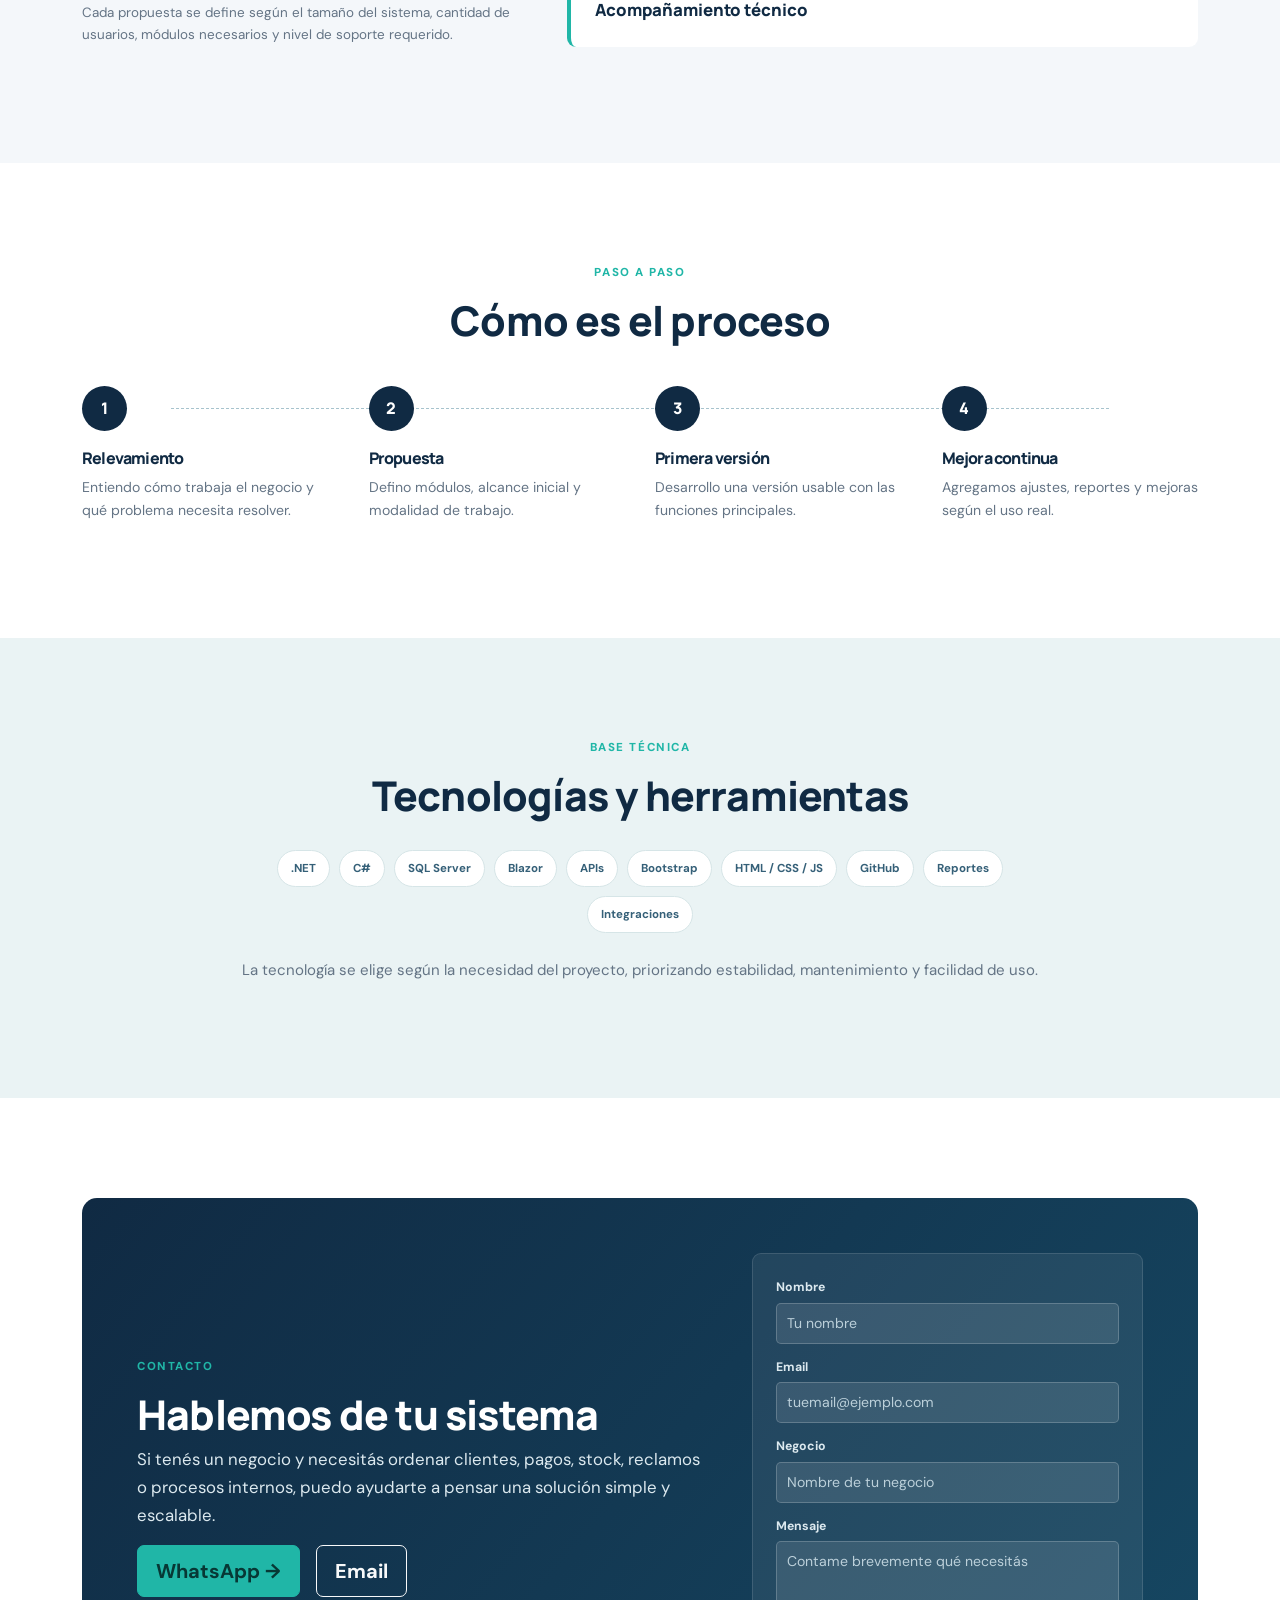
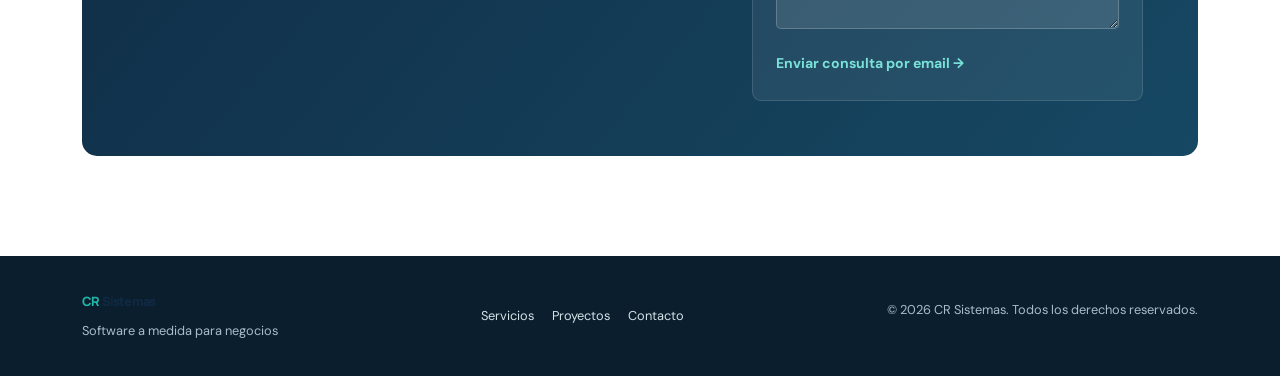
==== commit e55007e3: "Agregué el formulario para que no muestre la pagina por defecto si enevian por mensajería" ====
--- a/index.html
+++ b/index.html
@@ -58,8 +58,73 @@
 
     <section class="tech section-pad"><div class="container text-center"><p class="eyebrow">BASE TÉCNICA</p><h2>Tecnologías y herramientas</h2><div class="tech-chips"><span>.NET</span><span>C#</span><span>SQL Server</span><span>Blazor</span><span>APIs</span><span>Bootstrap</span><span>HTML / CSS / JS</span><span>GitHub</span><span>Reportes</span><span>Integraciones</span></div><p>La tecnología se elige según la necesidad del proyecto, priorizando estabilidad, mantenimiento y facilidad de uso.</p></div></section>
 
-    <section id="contacto" class="contact section-pad"><div class="container"><div class="contact-panel"><div class="row g-5 align-items-center"><div class="col-lg-7"><p class="eyebrow">CONTACTO</p><h2>Hablemos de tu sistema</h2><p>Si tenés un negocio y necesitás ordenar clientes, pagos, stock, reclamos o procesos internos, puedo ayudarte a pensar una solución simple y escalable.</p><div class="d-flex flex-wrap gap-3"><a class="btn btn-accent btn-lg" href="https://wa.me/549XXXXXXXXXX" target="_blank" rel="noopener">WhatsApp <span>→</span></a><a class="btn btn-outline-light btn-lg" href="mailto:contacto@crsistemas.com.ar">Email</a></div></div><div class="col-lg-5"><form action="mailto:contacto@crsistemas.com.ar" method="post" enctype="text/plain"><label for="nombre">Nombre</label><input id="nombre" name="Nombre" type="text" placeholder="Tu nombre"><label for="negocio">Negocio</label><input id="negocio" name="Negocio" type="text" placeholder="Nombre de tu negocio"><label for="mensaje">Mensaje</label><textarea id="mensaje" name="Mensaje" rows="3" placeholder="Contame brevemente qué necesitás"></textarea><button type="submit" class="form-link">Enviar consulta por email →</button></form></div></div></div></div></section>
+    <section id="contacto" class="contact section-pad">
+      <div class="container"><div class="contact-panel"><div class="row g-5 align-items-center">
+        <div class="col-lg-7">
+          <p class="eyebrow">CONTACTO</p>
+          <h2>Hablemos de tu sistema</h2>
+          <p>Si tenés un negocio y necesitás ordenar clientes, pagos, stock, reclamos o procesos internos, puedo ayudarte a pensar una solución simple y escalable.</p>
+          <div class="d-flex flex-wrap gap-3">
+            <a class="btn btn-accent btn-lg" href="https://wa.me/5491126320835" target="_blank" rel="noopener">WhatsApp <span>→</span></a>
+            <a class="btn btn-outline-light btn-lg" href="mailto:cesar91bo@gmail.com">Email</a>
+          </div>
+        </div>
+        <div class="col-lg-5">
+          <form action="https://formsubmit.co/cesar91bo@gmail.com" method="POST">
+            <input type="hidden" name="_subject" value="Nueva consulta desde CR Sistemas">
+            <input type="hidden" name="_template" value="table">
+            <input type="hidden" name="_captcha" value="false">
+            <input type="hidden" name="_next" value="https://cesar91bo.github.io/cr-sistemas/gracias.html">
+                    
+            <label for="nombre">Nombre</label>
+            <input 
+              id="nombre" 
+              name="Nombre" 
+              type="text" 
+              placeholder="Tu nombre" 
+              required>
+                    
+            <label for="email">Email</label>
+            <input 
+              id="email" 
+              name="Email" 
+              type="email" 
+              placeholder="tuemail@ejemplo.com" 
+              required>
+                    
+            <label for="negocio">Negocio</label>
+            <input 
+              id="negocio" 
+              name="Negocio" 
+              type="text" 
+              placeholder="Nombre de tu negocio">
+                    
+            <label for="mensaje">Mensaje</label>
+            <textarea 
+              id="mensaje" 
+              name="Mensaje" 
+              rows="3" 
+              placeholder="Contame brevemente qué necesitás" 
+              required></textarea>
+                    
+            <button type="submit" class="form-link">Enviar consulta por email →</button>
+          </form>
+        </div>
+      </div>
+    </div>
+  </div>
+</section>
   </main>
-  <footer><div class="container d-flex flex-column flex-md-row justify-content-between gap-3"><div><a class="navbar-brand" href="#inicio"><span>CR</span> Sistemas</a><p>Software a medida para negocios</p></div><div class="footer-links"><a href="#servicios">Servicios</a><a href="#proyectos">Proyectos</a><a href="#contacto">Contacto</a></div><p>© 2026 CR Sistemas. Todos los derechos reservados.</p></div></footer>
+  <footer>
+    <div class="container d-flex flex-column flex-md-row justify-content-between gap-3">
+      <div>
+        <a class="navbar-brand" href="#inicio">
+          <span>CR</span> Sistemas</a><p>Software a medida para negocios</p>
+        </div>
+        <div class="footer-links"><a href="#servicios">Servicios</a>
+          <a href="#proyectos">Proyectos</a><a href="#contacto">Contacto</a>
+        </div><p>© 2026 CR Sistemas. Todos los derechos reservados.</p>
+      </div>
+    </footer>
   <script src="https://cdn.jsdelivr.net/npm/bootstrap@5.3.3/dist/js/bootstrap.bundle.min.js"></script><script src="script.js"></script>
 </body></html>
